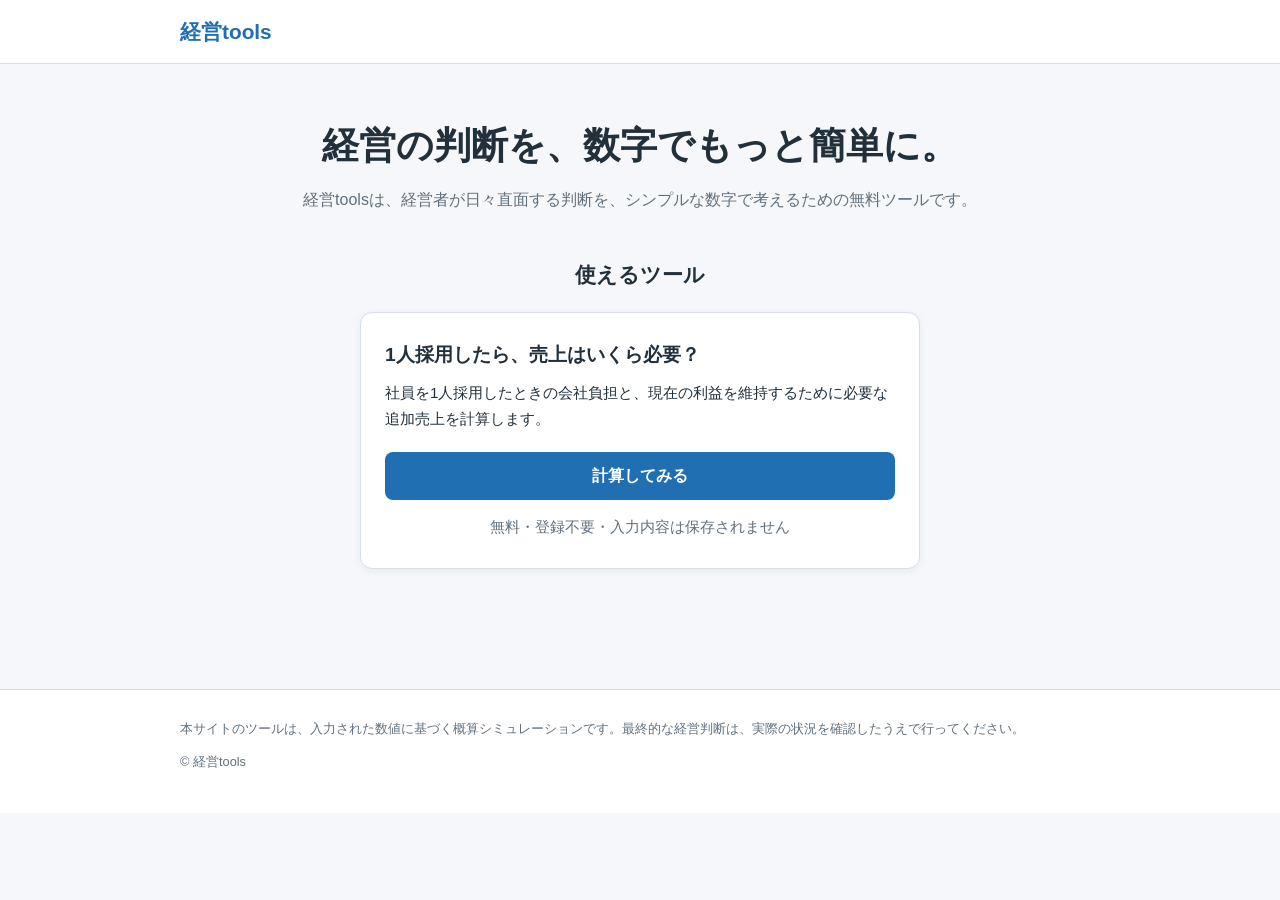
==== index.html @ 8300f5bd "feat: add first hiring decision simulator Co-Authored-By: Claude Fable 5 <noreply@anthropic.com>" ====
<!DOCTYPE html>
<html lang="ja">
<head>
  <meta charset="UTF-8">
  <meta name="viewport" content="width=device-width, initial-scale=1">
  <title>経営tools｜経営の判断を、数字でもっと簡単に。</title>
  <meta name="description" content="経営toolsは、経営者が日々直面する判断をシンプルな数字で考えるための無料ツール集です。登録不要・入力内容は保存されません。">
  <link rel="stylesheet" href="css/style.css">
</head>
<body>
  <header class="site-header">
    <div class="container">
      <a class="site-logo" href="./">経営tools</a>
    </div>
  </header>

  <main>
    <section class="hero">
      <div class="container">
        <h1>経営の判断を、数字でもっと簡単に。</h1>
        <p class="hero-lead">経営toolsは、経営者が日々直面する判断を、シンプルな数字で考えるための無料ツールです。</p>
      </div>
    </section>

    <section class="tools">
      <div class="container">
        <h2>使えるツール</h2>
        <div class="tool-card">
          <h3>1人採用したら、売上はいくら必要？</h3>
          <p>社員を1人採用したときの会社負担と、現在の利益を維持するために必要な追加売上を計算します。</p>
          <a class="btn btn-primary btn-block" href="hiring/">計算してみる</a>
          <p class="tool-note">無料・登録不要・入力内容は保存されません</p>
        </div>
      </div>
    </section>
  </main>

  <footer class="site-footer">
    <div class="container">
      <p class="disclaimer">本サイトのツールは、入力された数値に基づく概算シミュレーションです。最終的な経営判断は、実際の状況を確認したうえで行ってください。</p>
      <p class="copyright">© 経営tools</p>
    </div>
  </footer>
</body>
</html>
---- css/style.css ----
/* ============================================================
   経営tools 共通スタイル
   - 外部フォント・フレームワーク不使用（OS標準の日本語フォント）
   - 清潔感・信頼感・数字の読みやすさを優先
   ============================================================ */

:root {
  --color-bg: #f5f7fa;
  --color-surface: #ffffff;
  --color-text: #22303c;
  --color-muted: #62707d;
  --color-primary: #1f6fb2;
  --color-primary-dark: #185a91;
  --color-accent-bg: #edf4fb;
  --color-border: #d7dee5;
  --color-error: #c73a45;
  --color-success: #1e7e4d;
}

* {
  box-sizing: border-box;
}

html {
  -webkit-text-size-adjust: 100%;
}

body {
  margin: 0;
  background: var(--color-bg);
  color: var(--color-text);
  font-family: -apple-system, BlinkMacSystemFont, "Segoe UI",
    "Hiragino Kaku Gothic ProN", "Hiragino Sans", "Yu Gothic UI",
    "Yu Gothic", "Meiryo", sans-serif;
  font-size: 16px;
  line-height: 1.7;
}

[hidden] {
  display: none !important;
}

a {
  color: var(--color-primary);
}

:focus-visible {
  outline: 3px solid rgba(31, 111, 178, 0.45);
  outline-offset: 2px;
}

.container {
  max-width: 960px;
  margin: 0 auto;
  padding-left: 20px;
  padding-right: 20px;
}

.container.narrow {
  max-width: 720px;
}

/* ---------- ヘッダー ---------- */

.site-header {
  background: var(--color-surface);
  border-bottom: 1px solid var(--color-border);
}

.site-logo {
  display: inline-block;
  padding: 14px 0;
  font-size: 1.3rem;
  font-weight: 700;
  color: var(--color-primary);
  text-decoration: none;
}

/* ---------- トップページ ---------- */

.hero {
  padding: 56px 0 36px;
  text-align: center;
}

.hero h1 {
  margin: 0 0 14px;
  font-size: clamp(1.6rem, 4.5vw, 2.3rem);
  line-height: 1.4;
}

.hero-lead {
  margin: 0;
  color: var(--color-muted);
}

.tools {
  padding: 8px 0 64px;
}

.tools h2 {
  margin: 0 0 20px;
  text-align: center;
  font-size: 1.3rem;
}

.tool-card {
  max-width: 560px;
  margin: 0 auto;
  padding: 28px 24px;
  background: var(--color-surface);
  border: 1px solid var(--color-border);
  border-radius: 12px;
  box-shadow: 0 2px 8px rgba(34, 48, 60, 0.06);
}

.tool-card h3 {
  margin: 0 0 10px;
  font-size: 1.2rem;
  line-height: 1.5;
}

.tool-card p {
  margin: 0 0 20px;
  font-size: 0.95rem;
}

.tool-note {
  margin: 14px 0 0 !important;
  font-size: 0.85rem;
  color: var(--color-muted);
  text-align: center;
}

/* ---------- ボタン ---------- */

.btn {
  display: inline-block;
  min-height: 48px;
  padding: 12px 28px;
  border: none;
  border-radius: 8px;
  font-family: inherit;
  font-size: 1rem;
  font-weight: 700;
  line-height: 1.5;
  text-align: center;
  text-decoration: none;
  cursor: pointer;
}

.btn-primary {
  background: var(--color-primary);
  color: #fff;
}

.btn-primary:hover {
  background: var(--color-primary-dark);
}

.btn-secondary {
  background: var(--color-surface);
  color: var(--color-primary);
  border: 1px solid var(--color-primary);
}

.btn-secondary:hover {
  background: var(--color-accent-bg);
}

.btn-block {
  display: block;
  width: 100%;
}

/* ---------- ツールページ共通 ---------- */

.page-title {
  margin: 32px 0 12px;
  font-size: clamp(1.5rem, 4.5vw, 2rem);
  line-height: 1.4;
}

.page-lead {
  margin: 0 0 20px;
  color: var(--color-muted);
}

.note-box {
  margin: 0 0 28px;
  padding: 14px 16px;
  background: var(--color-accent-bg);
  border-left: 4px solid var(--color-primary);
  border-radius: 0 8px 8px 0;
  font-size: 0.95rem;
}

.note-box p {
  margin: 0;
}

.panel {
  padding: 28px 24px;
  background: var(--color-surface);
  border: 1px solid var(--color-border);
  border-radius: 12px;
}

/* ---------- フォーム ---------- */

.field {
  margin-bottom: 22px;
}

.field label {
  display: block;
  margin-bottom: 4px;
  font-weight: 700;
}

.badge {
  display: inline-block;
  margin-left: 8px;
  padding: 1px 8px;
  border-radius: 999px;
  font-size: 0.7rem;
  font-weight: 700;
  vertical-align: middle;
}

.badge-required {
  background: var(--color-error);
  color: #fff;
}

.badge-optional {
  background: #e7ebf0;
  color: var(--color-muted);
}

.field-desc {
  margin: 0 0 6px;
  font-size: 0.85rem;
  color: var(--color-muted);
}

input[type="number"] {
  width: 100%;
  padding: 12px 14px;
  border: 1px solid var(--color-border);
  border-radius: 8px;
  background: var(--color-surface);
  color: var(--color-text);
  font-family: inherit;
  font-size: 16px;
}

input[type="number"]:focus {
  border-color: var(--color-primary);
  outline: 2px solid rgba(31, 111, 178, 0.35);
  outline-offset: 1px;
}

input[type="number"].input-error {
  border-color: var(--color-error);
}

/* 数値入力のスピンボタンを非表示（金額入力では不要のため） */
input[type="number"]::-webkit-outer-spin-button,
input[type="number"]::-webkit-inner-spin-button {
  -webkit-appearance: none;
  margin: 0;
}

input[type="number"] {
  -moz-appearance: textfield;
}

.field-aid {
  margin: 6px 0 0;
  min-height: 1.2em;
  font-size: 0.85rem;
  color: var(--color-muted);
}

.field-error {
  margin: 6px 0 0;
  font-size: 0.85rem;
  font-weight: 700;
  color: var(--color-error);
}

/* ---------- 粗利益率の補助機能 ---------- */

.margin-helper {
  margin-top: 10px;
  background: var(--color-accent-bg);
  border: 1px solid var(--color-border);
  border-radius: 8px;
}

.margin-helper summary {
  padding: 12px 14px;
  color: var(--color-primary);
  font-weight: 700;
  cursor: pointer;
}

.margin-helper-body {
  padding: 4px 14px 16px;
}

.margin-helper-body .field {
  margin-bottom: 14px;
}

.helper-result {
  margin: 10px 0 0;
  font-size: 0.9rem;
  font-weight: 700;
  color: var(--color-success);
}

.privacy-note {
  margin: 24px 0 16px;
  text-align: center;
  font-size: 0.85rem;
  color: var(--color-muted);
}

/* ---------- 結果表示 ---------- */

.result {
  margin-top: 32px;
  padding: 28px 24px;
  background: var(--color-surface);
  border: 2px solid var(--color-primary);
  border-radius: 12px;
}

.result-kicker {
  display: inline-block;
  margin: 0 0 14px;
  padding: 4px 14px;
  background: var(--color-primary);
  color: #fff;
  border-radius: 999px;
  font-size: 0.8rem;
  font-weight: 700;
  letter-spacing: 0.05em;
}

.result-hero-label {
  margin: 0;
  font-size: 0.9rem;
  color: var(--color-muted);
}

.result-hero {
  margin: 4px 0 12px;
  font-size: 1.1rem;
}

.result-hero strong {
  font-size: clamp(2rem, 8vw, 2.75rem);
  font-weight: 800;
  color: var(--color-primary);
  line-height: 1.3;
}

.result-lead {
  margin: 0;
  font-size: 0.9rem;
  color: var(--color-muted);
}

.result-block {
  margin-top: 24px;
  padding-top: 16px;
  border-top: 1px solid var(--color-border);
}

.result-block h3 {
  margin: 0 0 8px;
  font-size: 1.05rem;
}

.result-row {
  display: flex;
  flex-wrap: wrap;
  justify-content: space-between;
  gap: 4px 12px;
  padding: 8px 0;
  border-bottom: 1px dashed var(--color-border);
}

.result-row-label {
  flex: 1 1 auto;
}

.result-row-value {
  flex: 0 0 auto;
  margin-left: auto;
  font-weight: 700;
  white-space: nowrap;
}

.result-row-total .result-row-label {
  font-weight: 700;
}

.result-row-total .result-row-value {
  color: var(--color-primary);
}

.result-note {
  margin: 10px 0 0;
  font-size: 0.8rem;
  color: var(--color-muted);
}

/* ---------- 説明・フッター ---------- */

.explain {
  margin-top: 40px;
}

.explain h2 {
  margin: 0 0 12px;
  font-size: 1.2rem;
}

.explain p {
  margin: 0 0 14px;
  font-size: 0.95rem;
}

.site-footer {
  margin-top: 56px;
  padding: 28px 0 40px;
  background: var(--color-surface);
  border-top: 1px solid var(--color-border);
}

.disclaimer {
  margin: 0 0 12px;
  font-size: 0.8rem;
  color: var(--color-muted);
}

.copyright {
  margin: 0;
  font-size: 0.8rem;
  color: var(--color-muted);
}

/* ---------- スマートフォン ---------- */

@media (max-width: 600px) {
  .container {
    padding-left: 16px;
    padding-right: 16px;
  }

  .hero {
    padding: 40px 0 24px;
  }

  .panel,
  .result {
    padding: 20px 16px;
  }

  .tool-card {
    padding: 22px 18px;
  }
}
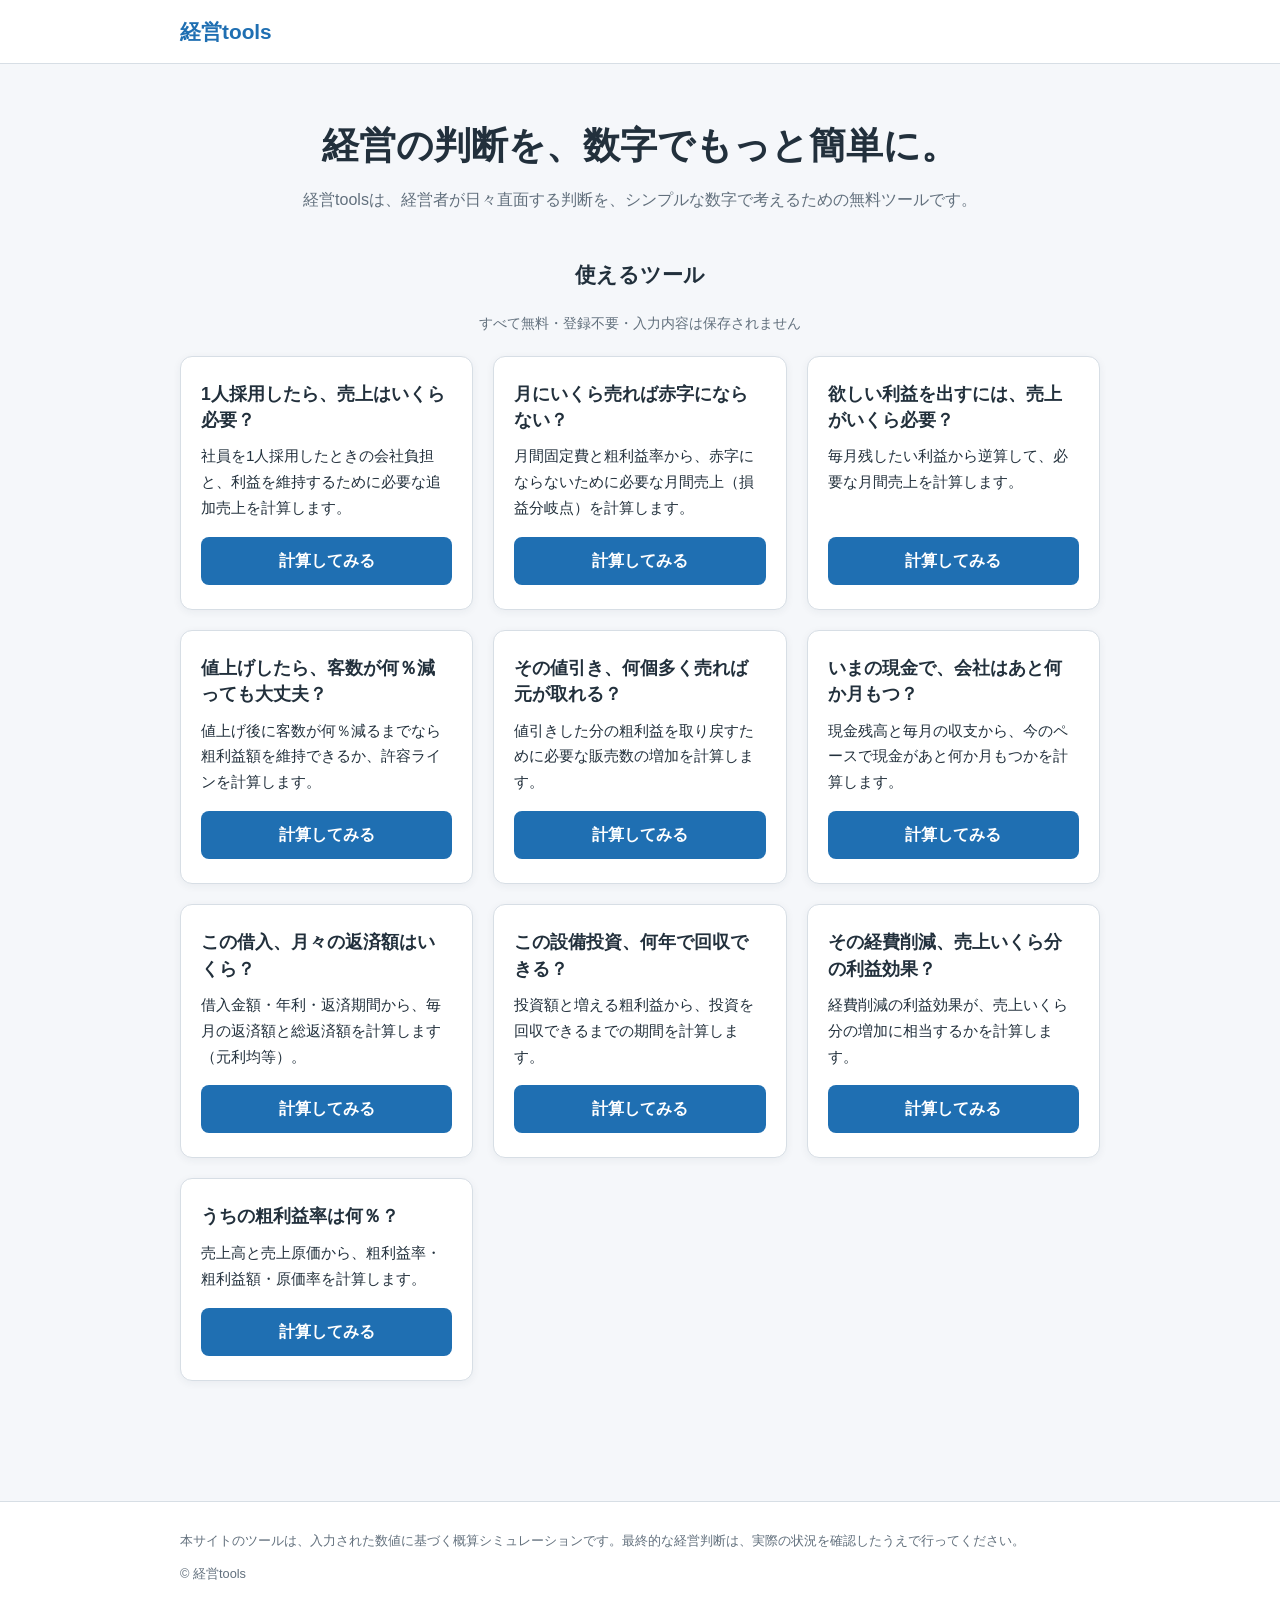
==== commit 239b1175: "feat: redesign top page as grid listing all 10 tools カードグリッド（1/2/3列レスポンシブ）と result-message スタイルを追加。 " ====
--- a/index.html
+++ b/index.html
@@ -4,7 +4,14 @@
   <meta charset="UTF-8">
   <meta name="viewport" content="width=device-width, initial-scale=1">
   <title>経営tools｜経営の判断を、数字でもっと簡単に。</title>
-  <meta name="description" content="経営toolsは、経営者が日々直面する判断をシンプルな数字で考えるための無料ツール集です。登録不要・入力内容は保存されません。">
+  <meta name="description" content="経営toolsは、経営者が日々直面する判断をシンプルな数字で考えるための無料ツール集です。採用、損益分岐点、値上げ、資金繰り、借入返済などを登録不要で計算できます。入力内容は保存されません。">
+  <link rel="canonical" href="https://keiei-tools.jp/">
+  <meta property="og:type" content="website">
+  <meta property="og:site_name" content="経営tools">
+  <meta property="og:title" content="経営tools｜経営の判断を、数字でもっと簡単に。">
+  <meta property="og:description" content="採用、損益分岐点、値上げ、資金繰り、借入返済など、経営の判断をシンプルな数字で考える無料ツール集です。">
+  <meta property="og:url" content="https://keiei-tools.jp/">
+  <meta name="twitter:card" content="summary">
   <link rel="stylesheet" href="css/style.css">
 </head>
 <body>
@@ -25,11 +32,58 @@
     <section class="tools">
       <div class="container">
         <h2>使えるツール</h2>
-        <div class="tool-card">
-          <h3>1人採用したら、売上はいくら必要？</h3>
-          <p>社員を1人採用したときの会社負担と、現在の利益を維持するために必要な追加売上を計算します。</p>
-          <a class="btn btn-primary btn-block" href="hiring/">計算してみる</a>
-          <p class="tool-note">無料・登録不要・入力内容は保存されません</p>
+        <p class="tools-note">すべて無料・登録不要・入力内容は保存されません</p>
+        <div class="tool-grid">
+          <div class="tool-card">
+            <h3>1人採用したら、売上はいくら必要？</h3>
+            <p>社員を1人採用したときの会社負担と、利益を維持するために必要な追加売上を計算します。</p>
+            <a class="btn btn-primary btn-block" href="hiring/">計算してみる</a>
+          </div>
+          <div class="tool-card">
+            <h3>月にいくら売れば赤字にならない？</h3>
+            <p>月間固定費と粗利益率から、赤字にならないために必要な月間売上（損益分岐点）を計算します。</p>
+            <a class="btn btn-primary btn-block" href="breakeven/">計算してみる</a>
+          </div>
+          <div class="tool-card">
+            <h3>欲しい利益を出すには、売上がいくら必要？</h3>
+            <p>毎月残したい利益から逆算して、必要な月間売上を計算します。</p>
+            <a class="btn btn-primary btn-block" href="target-profit/">計算してみる</a>
+          </div>
+          <div class="tool-card">
+            <h3>値上げしたら、客数が何％減っても大丈夫？</h3>
+            <p>値上げ後に客数が何％減るまでなら粗利益額を維持できるか、許容ラインを計算します。</p>
+            <a class="btn btn-primary btn-block" href="price-up/">計算してみる</a>
+          </div>
+          <div class="tool-card">
+            <h3>その値引き、何個多く売れば元が取れる？</h3>
+            <p>値引きした分の粗利益を取り戻すために必要な販売数の増加を計算します。</p>
+            <a class="btn btn-primary btn-block" href="discount/">計算してみる</a>
+          </div>
+          <div class="tool-card">
+            <h3>いまの現金で、会社はあと何か月もつ？</h3>
+            <p>現金残高と毎月の収支から、今のペースで現金があと何か月もつかを計算します。</p>
+            <a class="btn btn-primary btn-block" href="cash/">計算してみる</a>
+          </div>
+          <div class="tool-card">
+            <h3>この借入、月々の返済額はいくら？</h3>
+            <p>借入金額・年利・返済期間から、毎月の返済額と総返済額を計算します（元利均等）。</p>
+            <a class="btn btn-primary btn-block" href="loan/">計算してみる</a>
+          </div>
+          <div class="tool-card">
+            <h3>この設備投資、何年で回収できる？</h3>
+            <p>投資額と増える粗利益から、投資を回収できるまでの期間を計算します。</p>
+            <a class="btn btn-primary btn-block" href="investment/">計算してみる</a>
+          </div>
+          <div class="tool-card">
+            <h3>その経費削減、売上いくら分の利益効果？</h3>
+            <p>経費削減の利益効果が、売上いくら分の増加に相当するかを計算します。</p>
+            <a class="btn btn-primary btn-block" href="cost-cut/">計算してみる</a>
+          </div>
+          <div class="tool-card">
+            <h3>うちの粗利益率は何％？</h3>
+            <p>売上高と売上原価から、粗利益率・粗利益額・原価率を計算します。</p>
+            <a class="btn btn-primary btn-block" href="margin/">計算してみる</a>
+          </div>
         </div>
       </div>
     </section>
--- a/css/style.css
+++ b/css/style.css
@@ -132,6 +132,48 @@
   text-align: center;
 }
 
+.tools-note {
+  margin: 0 0 20px;
+  text-align: center;
+  font-size: 0.85rem;
+  color: var(--color-muted);
+}
+
+.tool-grid {
+  display: grid;
+  grid-template-columns: 1fr;
+  gap: 20px;
+}
+
+.tool-grid .tool-card {
+  max-width: none;
+  margin: 0;
+  display: flex;
+  flex-direction: column;
+  padding: 24px 20px;
+}
+
+.tool-grid .tool-card h3 {
+  font-size: 1.1rem;
+}
+
+.tool-grid .tool-card p {
+  flex: 1 1 auto;
+  margin-bottom: 16px;
+}
+
+@media (min-width: 640px) {
+  .tool-grid {
+    grid-template-columns: repeat(2, 1fr);
+  }
+}
+
+@media (min-width: 960px) {
+  .tool-grid {
+    grid-template-columns: repeat(3, 1fr);
+  }
+}
+
 /* ---------- ボタン ---------- */
 
 .btn {
@@ -374,6 +416,14 @@
   color: var(--color-muted);
 }
 
+/* 数字ではなく文章で結論を伝える場合の表示 */
+.result-message {
+  margin: 6px 0 12px;
+  font-size: 1.05rem;
+  font-weight: 700;
+  line-height: 1.7;
+}
+
 .result-block {
   margin-top: 24px;
   padding-top: 16px;
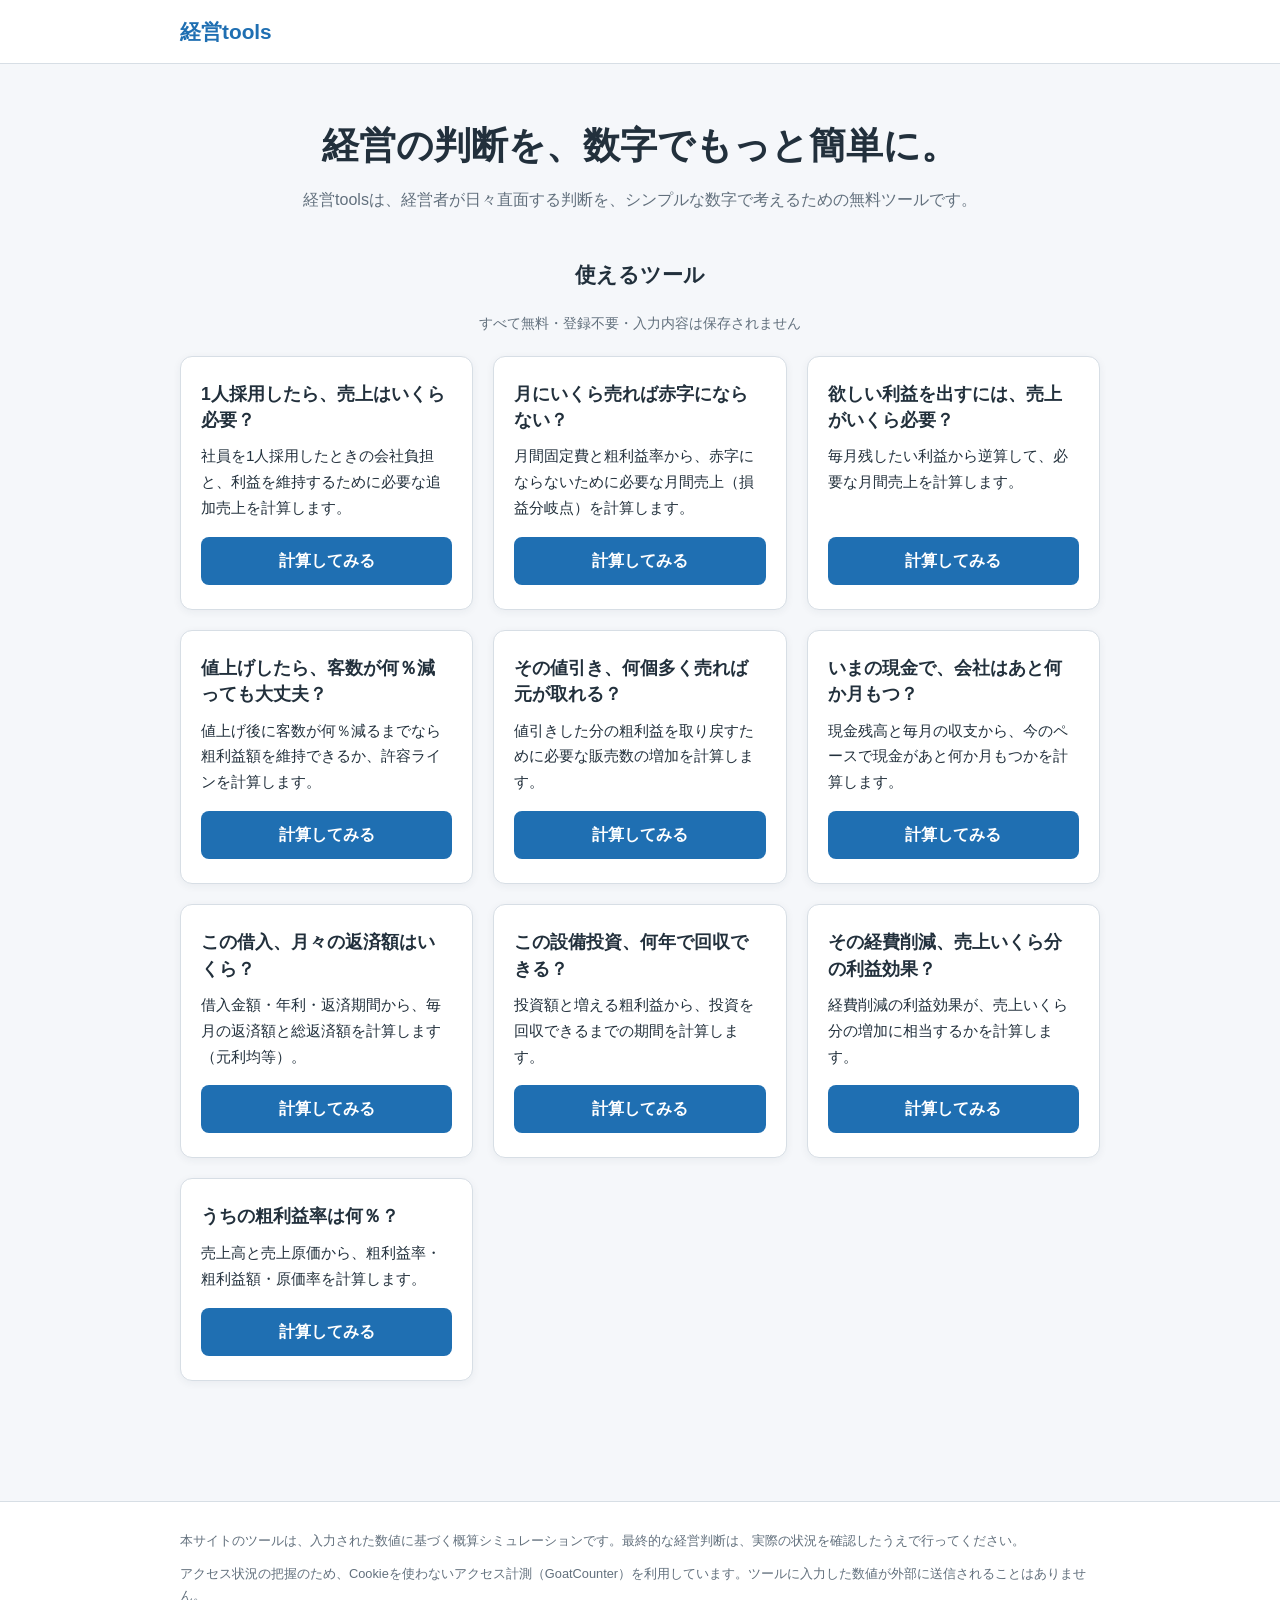
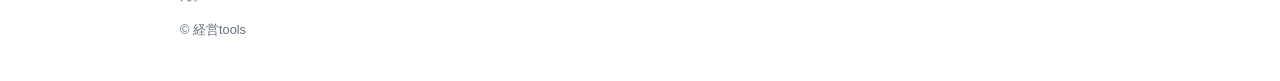
==== commit aba2c514: "feat: add cookie-less analytics via GoatCounter 全ページに計測タグ、計算成功イベント（KT.trackEvent）、 フッターの計測説明を追加。入力値は" ====
--- a/index.html
+++ b/index.html
@@ -11,7 +11,10 @@
   <meta property="og:title" content="経営tools｜経営の判断を、数字でもっと簡単に。">
   <meta property="og:description" content="採用、損益分岐点、値上げ、資金繰り、借入返済など、経営の判断をシンプルな数字で考える無料ツール集です。">
   <meta property="og:url" content="https://keiei-tools.jp/">
-  <meta name="twitter:card" content="summary">
+  <meta property="og:image" content="https://keiei-tools.jp/og-image.png">
+  <meta name="twitter:card" content="summary_large_image">
+  <link rel="icon" href="favicon.svg" type="image/svg+xml">
+  <link rel="apple-touch-icon" href="apple-touch-icon.png">
   <link rel="stylesheet" href="css/style.css">
 </head>
 <body>
@@ -92,8 +95,10 @@
   <footer class="site-footer">
     <div class="container">
       <p class="disclaimer">本サイトのツールは、入力された数値に基づく概算シミュレーションです。最終的な経営判断は、実際の状況を確認したうえで行ってください。</p>
+      <p class="analytics-note">アクセス状況の把握のため、Cookieを使わないアクセス計測（GoatCounter）を利用しています。ツールに入力した数値が外部に送信されることはありません。</p>
       <p class="copyright">© 経営tools</p>
     </div>
   </footer>
+  <script data-goatcounter="https://keiei-tools.goatcounter.com/count" async src="https://gc.zgo.at/count.js"></script>
 </body>
 </html>
--- a/css/style.css
+++ b/css/style.css
@@ -498,6 +498,12 @@
   color: var(--color-muted);
 }
 
+.analytics-note {
+  margin: 0 0 12px;
+  font-size: 0.8rem;
+  color: var(--color-muted);
+}
+
 .copyright {
   margin: 0;
   font-size: 0.8rem;
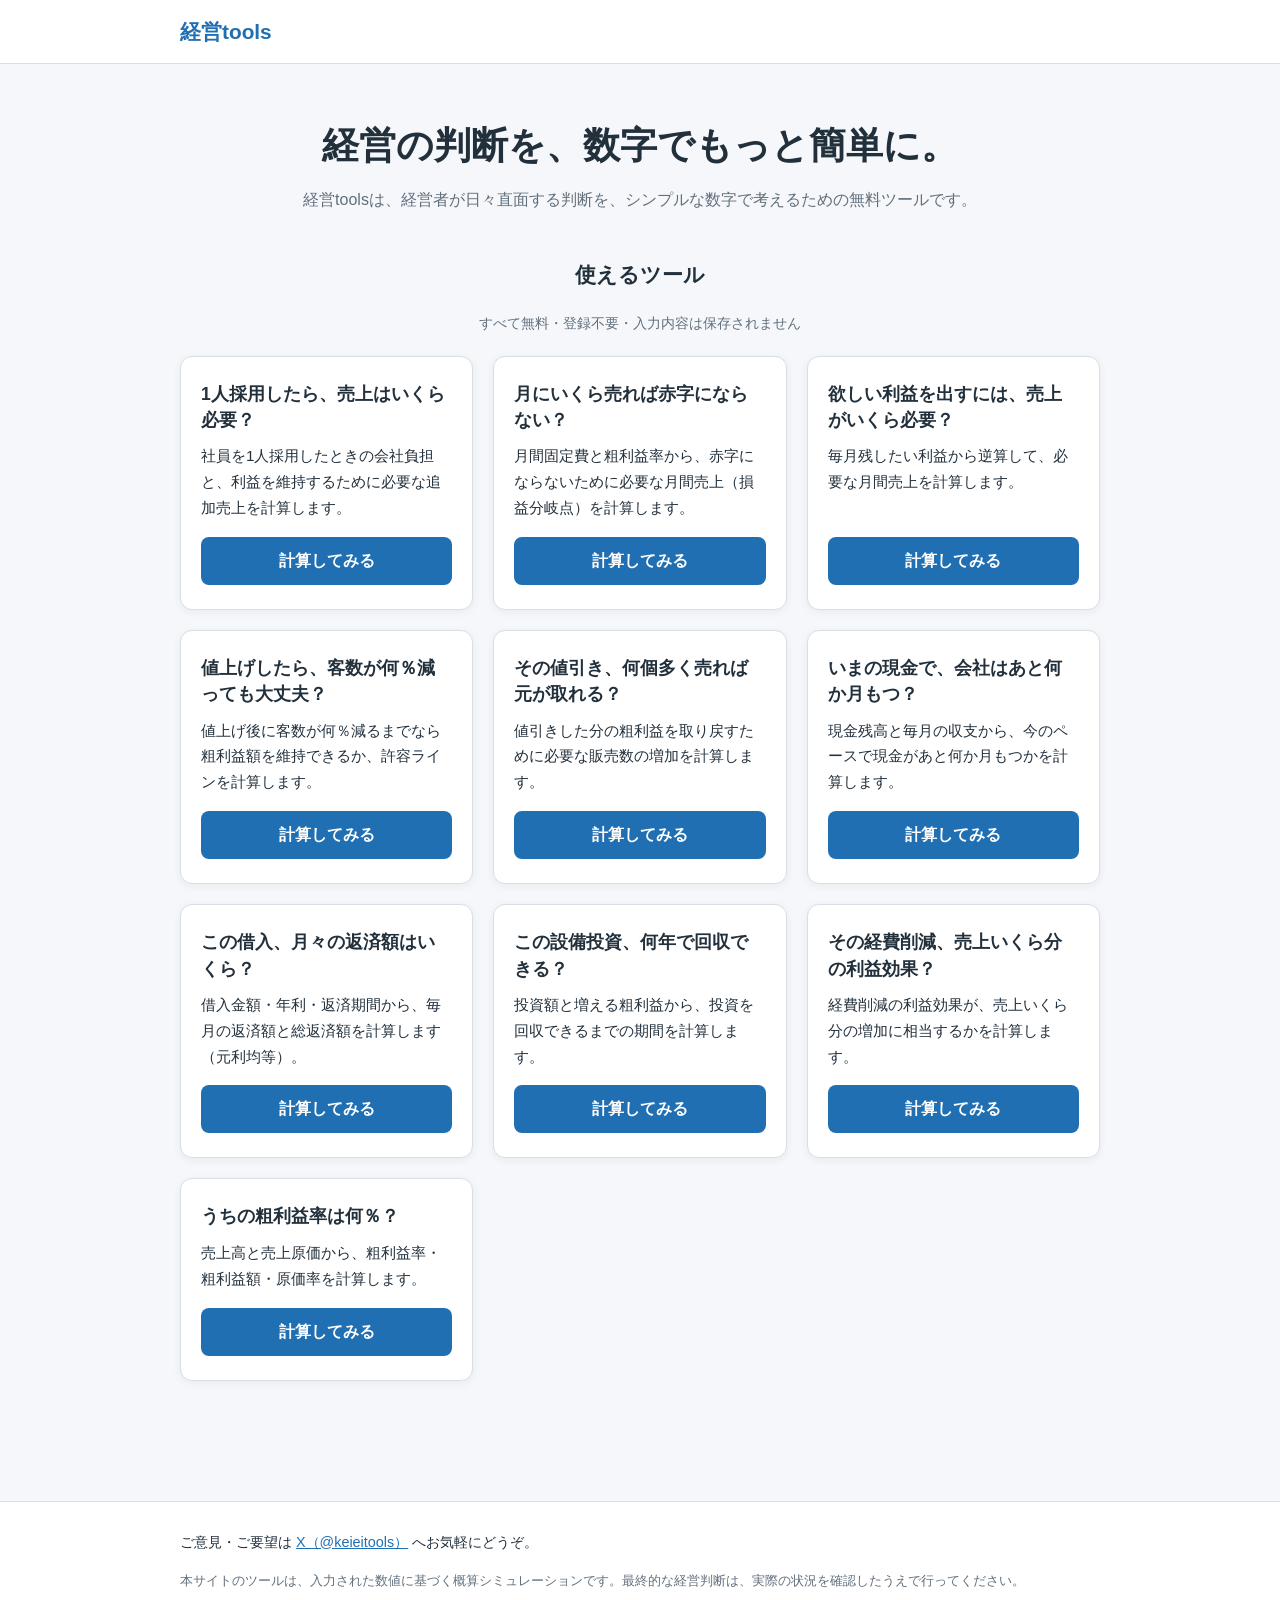
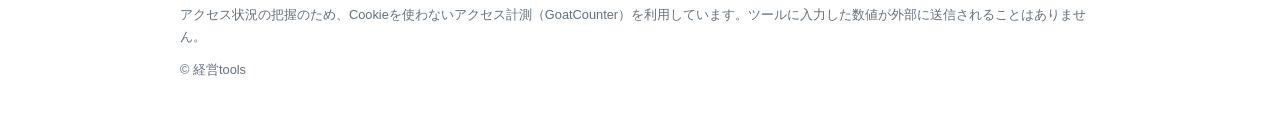
==== commit b609ead7: "feat: add X feedback link to all page footers Co-Authored-By: Claude Fable 5 <noreply@anthropic.com>" ====
--- a/index.html
+++ b/index.html
@@ -94,6 +94,7 @@
 
   <footer class="site-footer">
     <div class="container">
+      <p class="feedback-link">ご意見・ご要望は <a href="https://x.com/keieitools" target="_blank" rel="noopener">X（@keieitools）</a> へお気軽にどうぞ。</p>
       <p class="disclaimer">本サイトのツールは、入力された数値に基づく概算シミュレーションです。最終的な経営判断は、実際の状況を確認したうえで行ってください。</p>
       <p class="analytics-note">アクセス状況の把握のため、Cookieを使わないアクセス計測（GoatCounter）を利用しています。ツールに入力した数値が外部に送信されることはありません。</p>
       <p class="copyright">© 経営tools</p>
--- a/css/style.css
+++ b/css/style.css
@@ -492,6 +492,11 @@
   border-top: 1px solid var(--color-border);
 }
 
+.feedback-link {
+  margin: 0 0 16px;
+  font-size: 0.9rem;
+}
+
 .disclaimer {
   margin: 0 0 12px;
   font-size: 0.8rem;
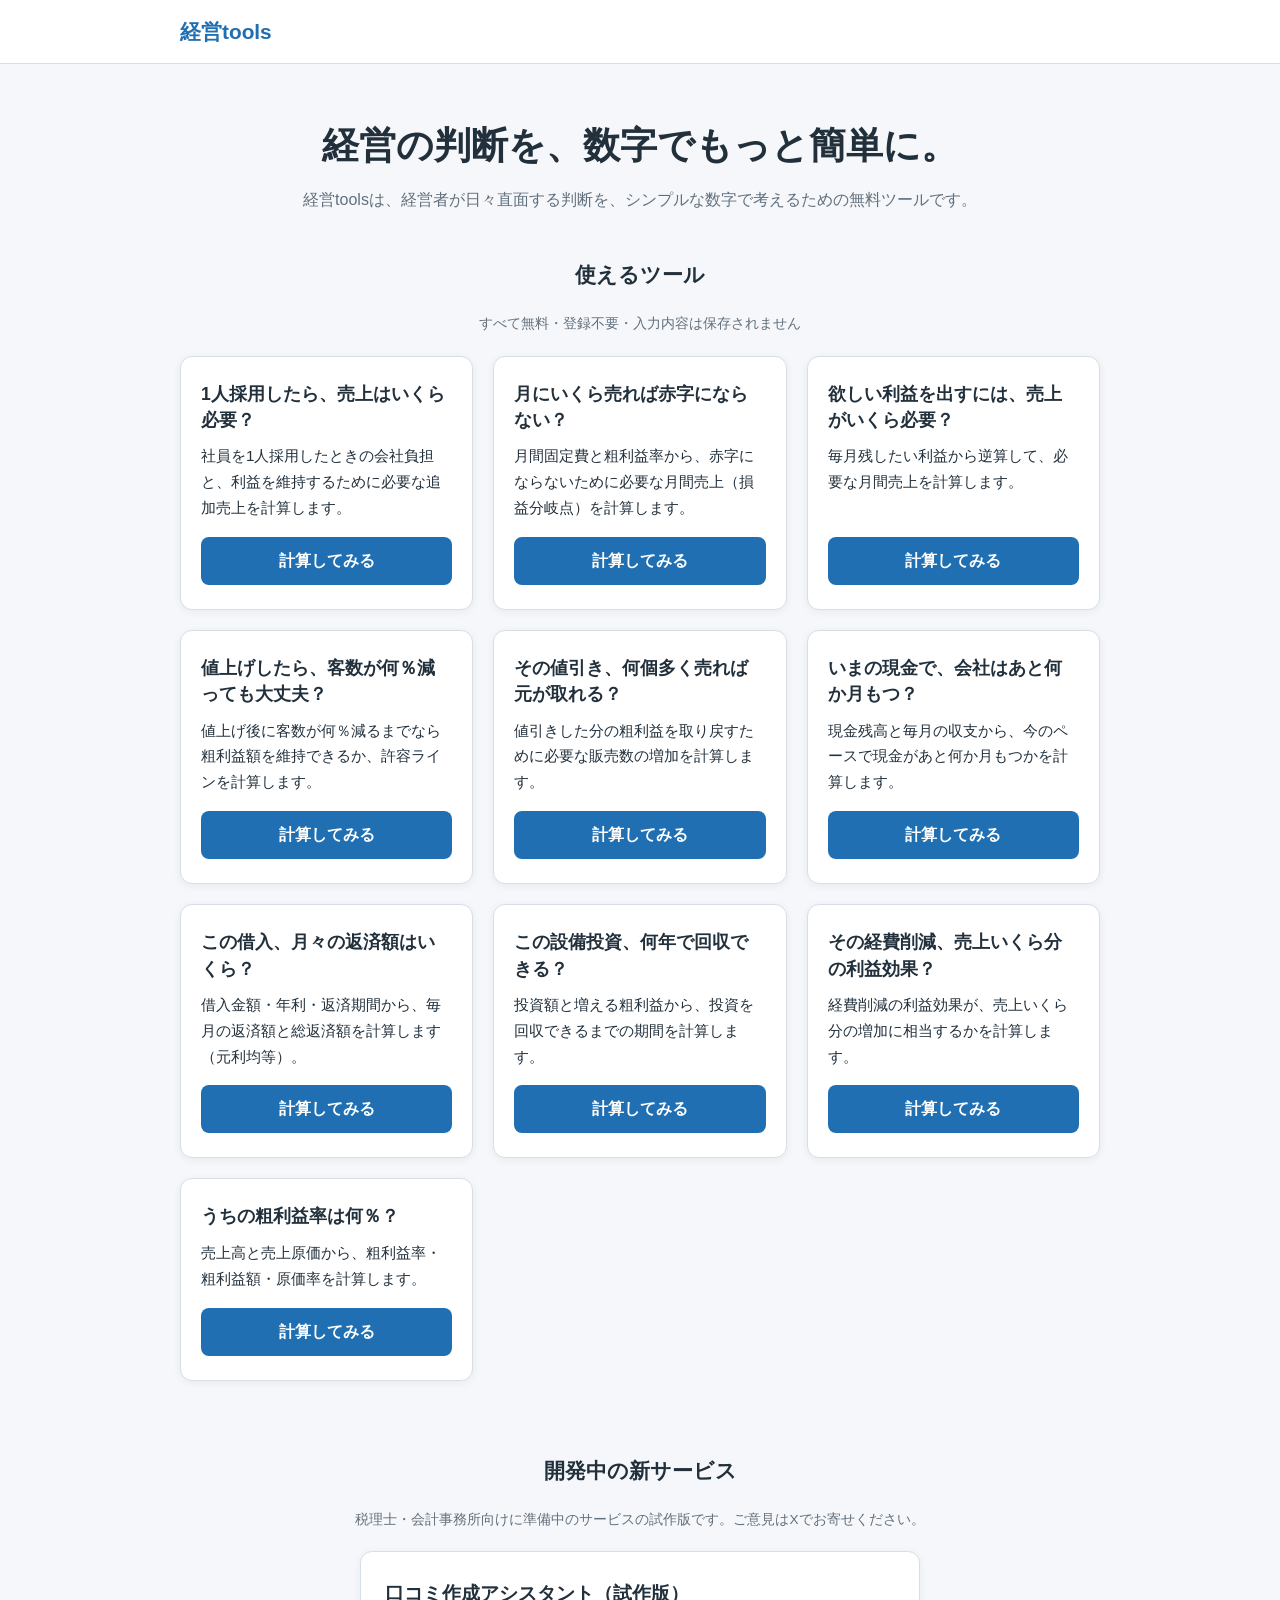
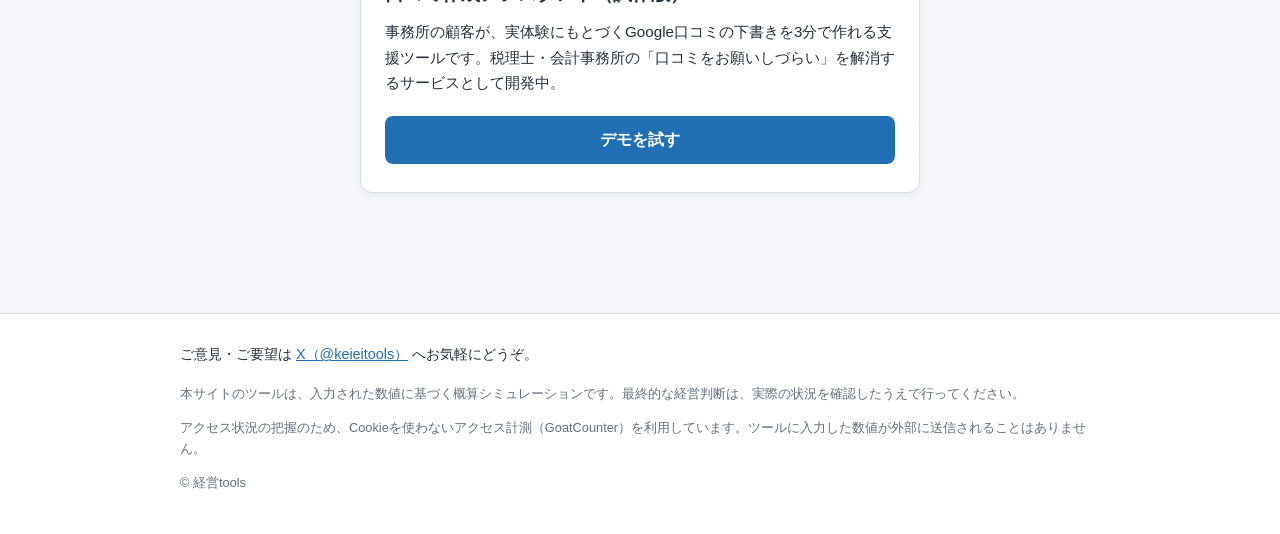
==== commit 8f96fa09: "feat: add kuchikomi assistant demo and new-service section on top page 税理士・会計事務所向け新サービス「口コミ作成アシスタント」" ====
--- a/index.html
+++ b/index.html
@@ -90,6 +90,18 @@
         </div>
       </div>
     </section>
+
+    <section class="tools">
+      <div class="container">
+        <h2>開発中の新サービス</h2>
+        <p class="tools-note">税理士・会計事務所向けに準備中のサービスの試作版です。ご意見はXでお寄せください。</p>
+        <div class="tool-card">
+          <h3>口コミ作成アシスタント（試作版）</h3>
+          <p>事務所の顧客が、実体験にもとづくGoogle口コミの下書きを3分で作れる支援ツールです。税理士・会計事務所の「口コミをお願いしづらい」を解消するサービスとして開発中。</p>
+          <a class="btn btn-primary btn-block" href="kuchikomi/">デモを試す</a>
+        </div>
+      </div>
+    </section>
   </main>
 
   <footer class="site-footer">
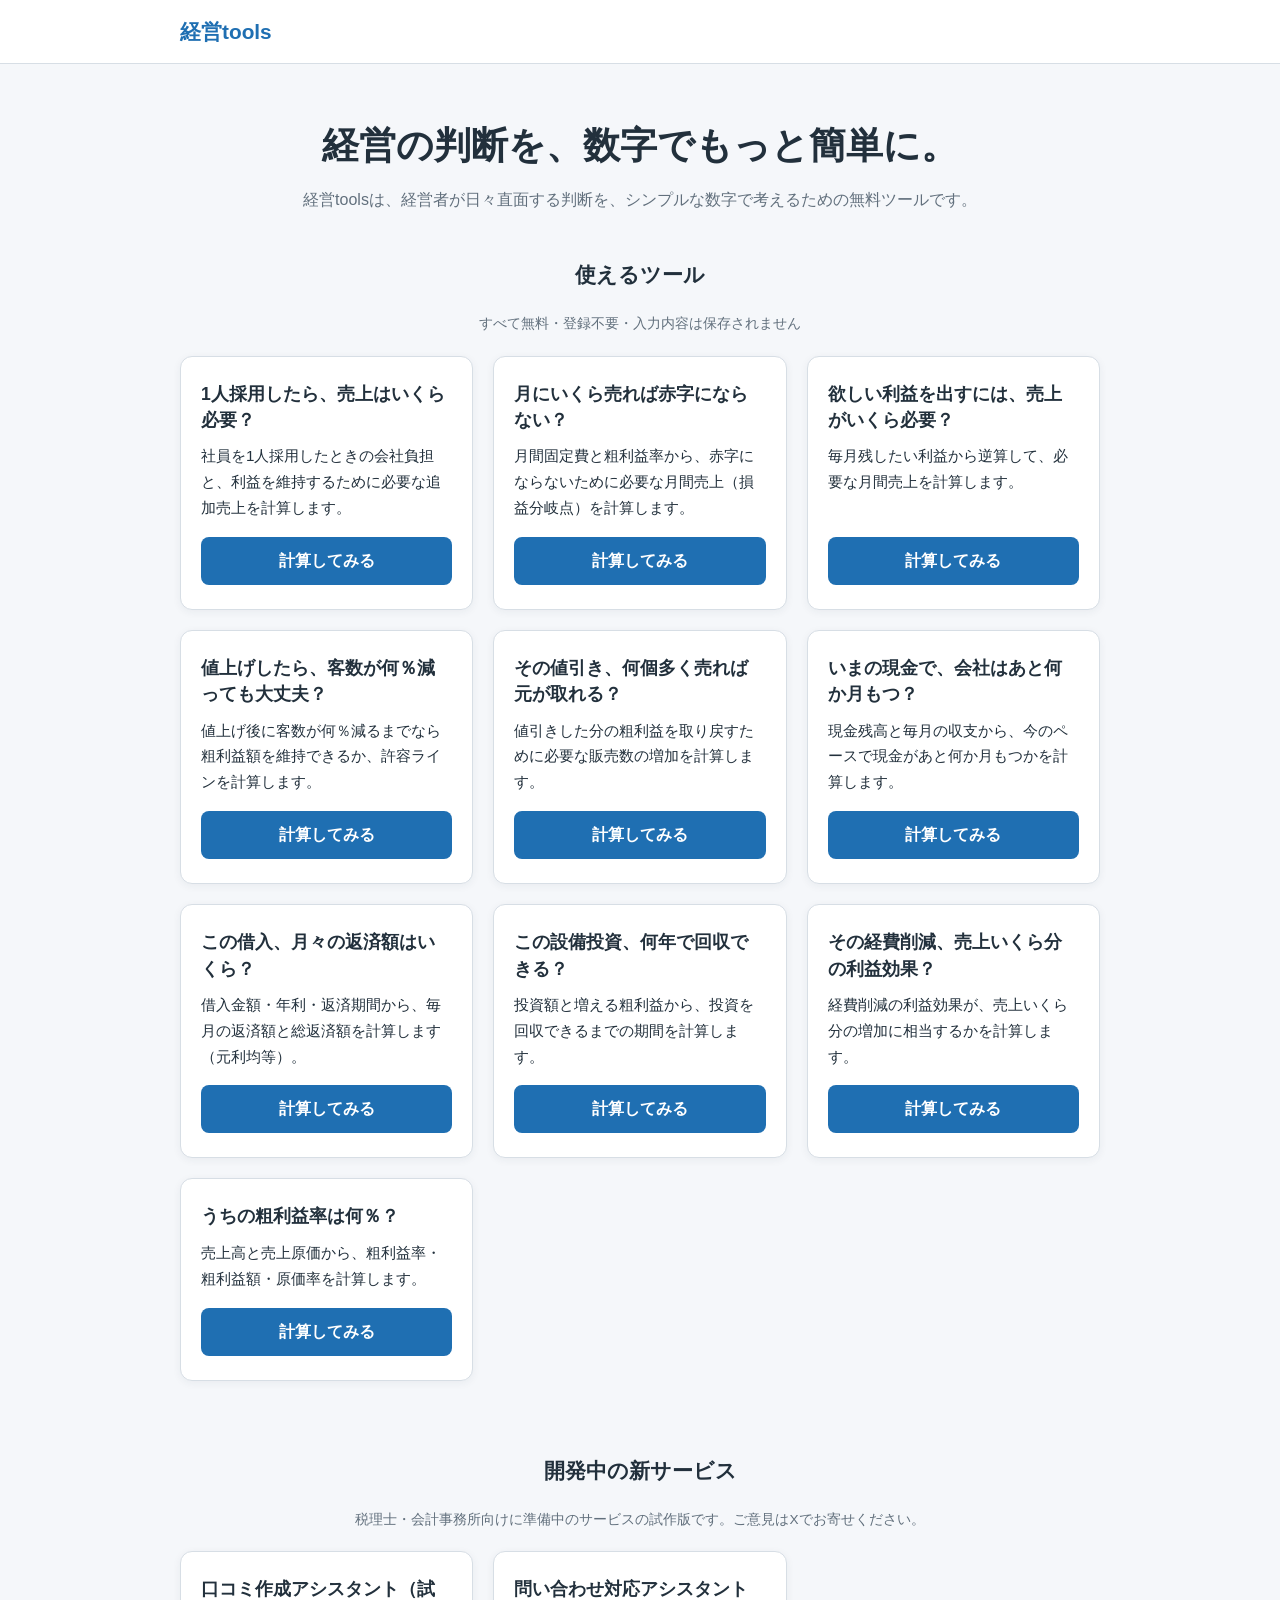
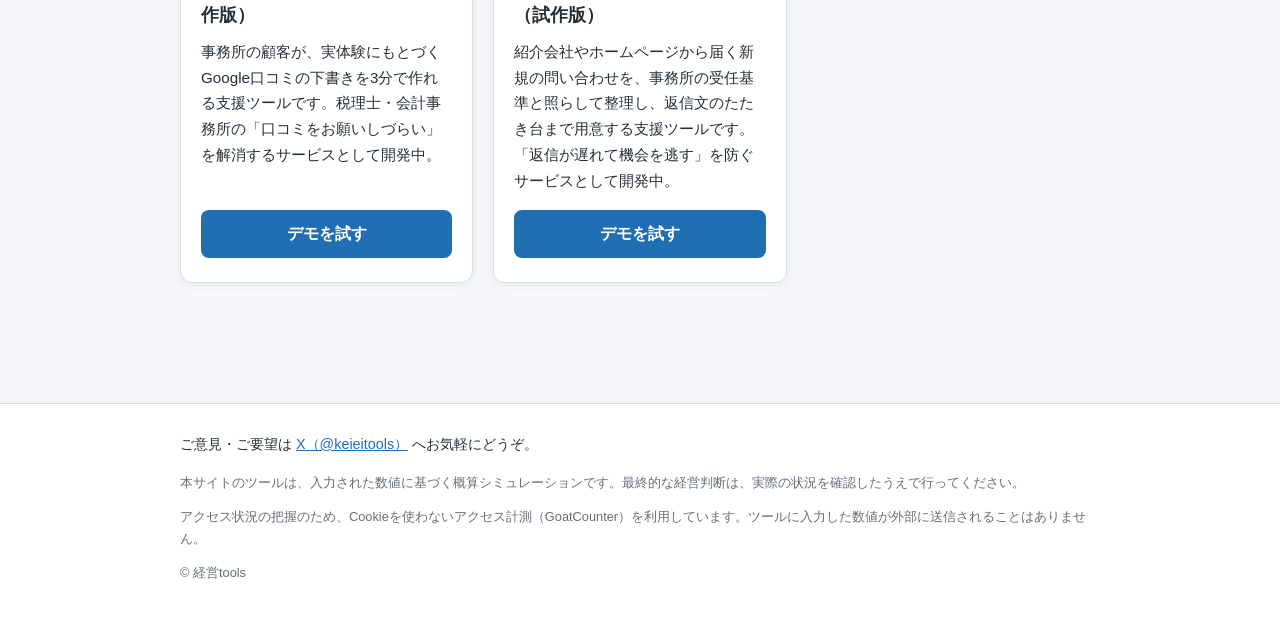
==== commit a7f94722: "feat: add toiawase assistant prototype for tax accountants 紹介会社やHPから届く新規問い合わせを事務所の受任基準と照合し、 確認事項と返信文" ====
--- a/index.html
+++ b/index.html
@@ -95,10 +95,17 @@
       <div class="container">
         <h2>開発中の新サービス</h2>
         <p class="tools-note">税理士・会計事務所向けに準備中のサービスの試作版です。ご意見はXでお寄せください。</p>
-        <div class="tool-card">
-          <h3>口コミ作成アシスタント（試作版）</h3>
-          <p>事務所の顧客が、実体験にもとづくGoogle口コミの下書きを3分で作れる支援ツールです。税理士・会計事務所の「口コミをお願いしづらい」を解消するサービスとして開発中。</p>
-          <a class="btn btn-primary btn-block" href="kuchikomi/">デモを試す</a>
+        <div class="tool-grid">
+          <div class="tool-card">
+            <h3>口コミ作成アシスタント（試作版）</h3>
+            <p>事務所の顧客が、実体験にもとづくGoogle口コミの下書きを3分で作れる支援ツールです。税理士・会計事務所の「口コミをお願いしづらい」を解消するサービスとして開発中。</p>
+            <a class="btn btn-primary btn-block" href="kuchikomi/">デモを試す</a>
+          </div>
+          <div class="tool-card">
+            <h3>問い合わせ対応アシスタント（試作版）</h3>
+            <p>紹介会社やホームページから届く新規の問い合わせを、事務所の受任基準と照らして整理し、返信文のたたき台まで用意する支援ツールです。「返信が遅れて機会を逃す」を防ぐサービスとして開発中。</p>
+            <a class="btn btn-primary btn-block" href="toiawase/">デモを試す</a>
+          </div>
         </div>
       </div>
     </section>
